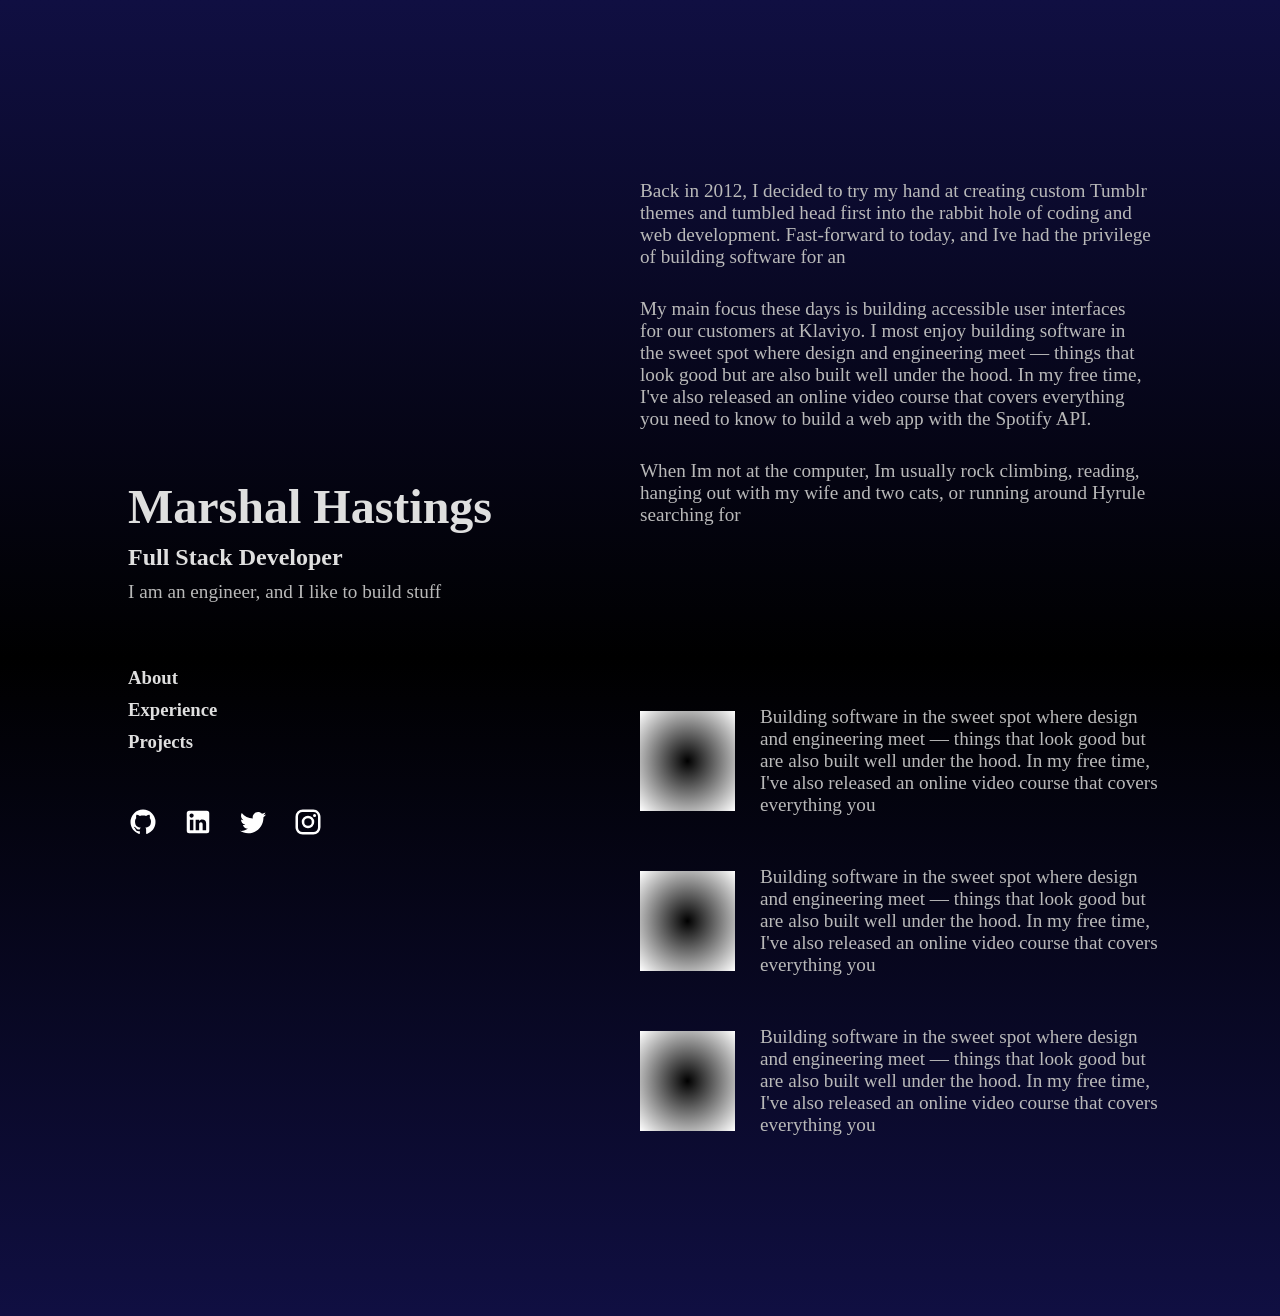
==== Trial 2 Portfolio/index.html @ b1b8ad04 "Just some fun with v2 Portfolio" ====
<!DOCTYPE html>
<html lang="en">
<head>
    <meta charset="UTF-8">
    <meta name="viewport" content="width=device-width, initial-scale=1.0">
    <title>My Portfolio</title>
    <link rel="stylesheet" href="style.css">
</head>
<body>
    <div id="leftSide">
        <div id="sideBar">
            <div id="intro">
                <h1>Marshal Hastings</h1>
                <h2>Full Stack Developer</h2>
                <p>I am an engineer, and I like to build stuff</p>
            </div>
            <div id="selectables">
                <h3>About</h3>
                <h3>Experience</h3>
                <h3>Projects</h3>
            </div>
            <div id="icons">
                <img src="./imgs/github.svg" alt="img">
                <img src="./imgs/linkedin.svg" alt="img">
                <img src="./imgs/twitter.svg" alt="img">
                <img src="./imgs/instagram.svg" alt="img">
            </div>
        </div>
    </div>
    <div id="rightSide">
        <div id="scrollBar">
            <div id="about">
                <p>Back in 2012, I decided to try my hand at creating custom Tumblr themes and tumbled head first into the rabbit hole of coding and web development. Fast-forward to today, and Ive had the privilege of building software for an</p>
                <p>My main focus these days is building accessible user interfaces for our customers at Klaviyo. I most enjoy building software in the sweet spot where design and engineering meet — things that look good but are also built well under the hood. In my free time, I've also released an online video course that covers everything you need to know to build a web app with the Spotify API.</p>
                <p>When Im not at the computer, Im usually rock climbing, reading, hanging out with my wife and two cats, or running around Hyrule searching for</p>
            </div>
            <div id="projects">
                <div class="projectField">
                    <div class="tempProject"></div>
                    <p>Building software in the sweet spot where design and engineering meet — things that look good but are also built well under the hood. In my free time, I've also released an online video course that covers everything you </p>
                </div>
                <div class="projectField">
                    <div class="tempProject"></div>
                    <p>Building software in the sweet spot where design and engineering meet — things that look good but are also built well under the hood. In my free time, I've also released an online video course that covers everything you </p>
                </div>
                <div class="projectField">
                    <div class="tempProject"></div>
                    <p>Building software in the sweet spot where design and engineering meet — things that look good but are also built well under the hood. In my free time, I've also released an online video course that covers everything you </p>
                </div>
            </div>
        </div>
    </div>
</body>
</html>
---- Trial 2 Portfolio/style.css ----
* {
    margin: 0;
    padding: 0;
    /* border: 1px solid black; */
    color: rgb(223, 223, 223);
}

h1 {
    font-size: 3rem;
}

p {
    font-size: 1.2rem;
    color: rgb(185, 185, 185);
}

img {
    filter: invert();
    width: 30px;
}

body {
    background-image: linear-gradient(rgb(16, 15, 66), rgb(0, 0, 0), rgb(16, 15, 66));
    min-height: 100vh;
    height: auto;
    width: 100vw;
    display: grid;
    grid-template: 1fr / 1fr 1fr;
}

#rightSide, #leftSide {
    display: flex;
    flex-flow: column;
    align-items: center;
    justify-content: center;
}

#sideBar {
    width: 30vw;
    display: flex;
    flex-flow: column;
    gap: 6vh;
}

#intro {
    display: flex;
    flex-flow: column;
    gap: 10px;
}

#selectables {
    margin-top: 10px;
    display: flex;
    flex-flow: column;
    gap: 10px;
}

#icons {
    display: flex;
    gap: 25px;
}

#rightSide {
    align-items: flex-start;
    margin-top: 20vh;
    margin-bottom: 20vh;
}

#scrollBar {
    display: flex;
    flex-flow: column;
    gap: 20vh;
}

#about {
    width: 40vw;
    display: flex;
    flex-flow: column;
    gap: 30px;  
}

#projects {
    display: flex;
    flex-flow: column;
    gap: 50px;
    margin-right: 120px;
}

.tempProject {
    width: 400px;
    height: 100px;
    background-image: radial-gradient(black, white);
}

.projectField {
    display: flex;
    gap: 25px;
    align-items: center;
}
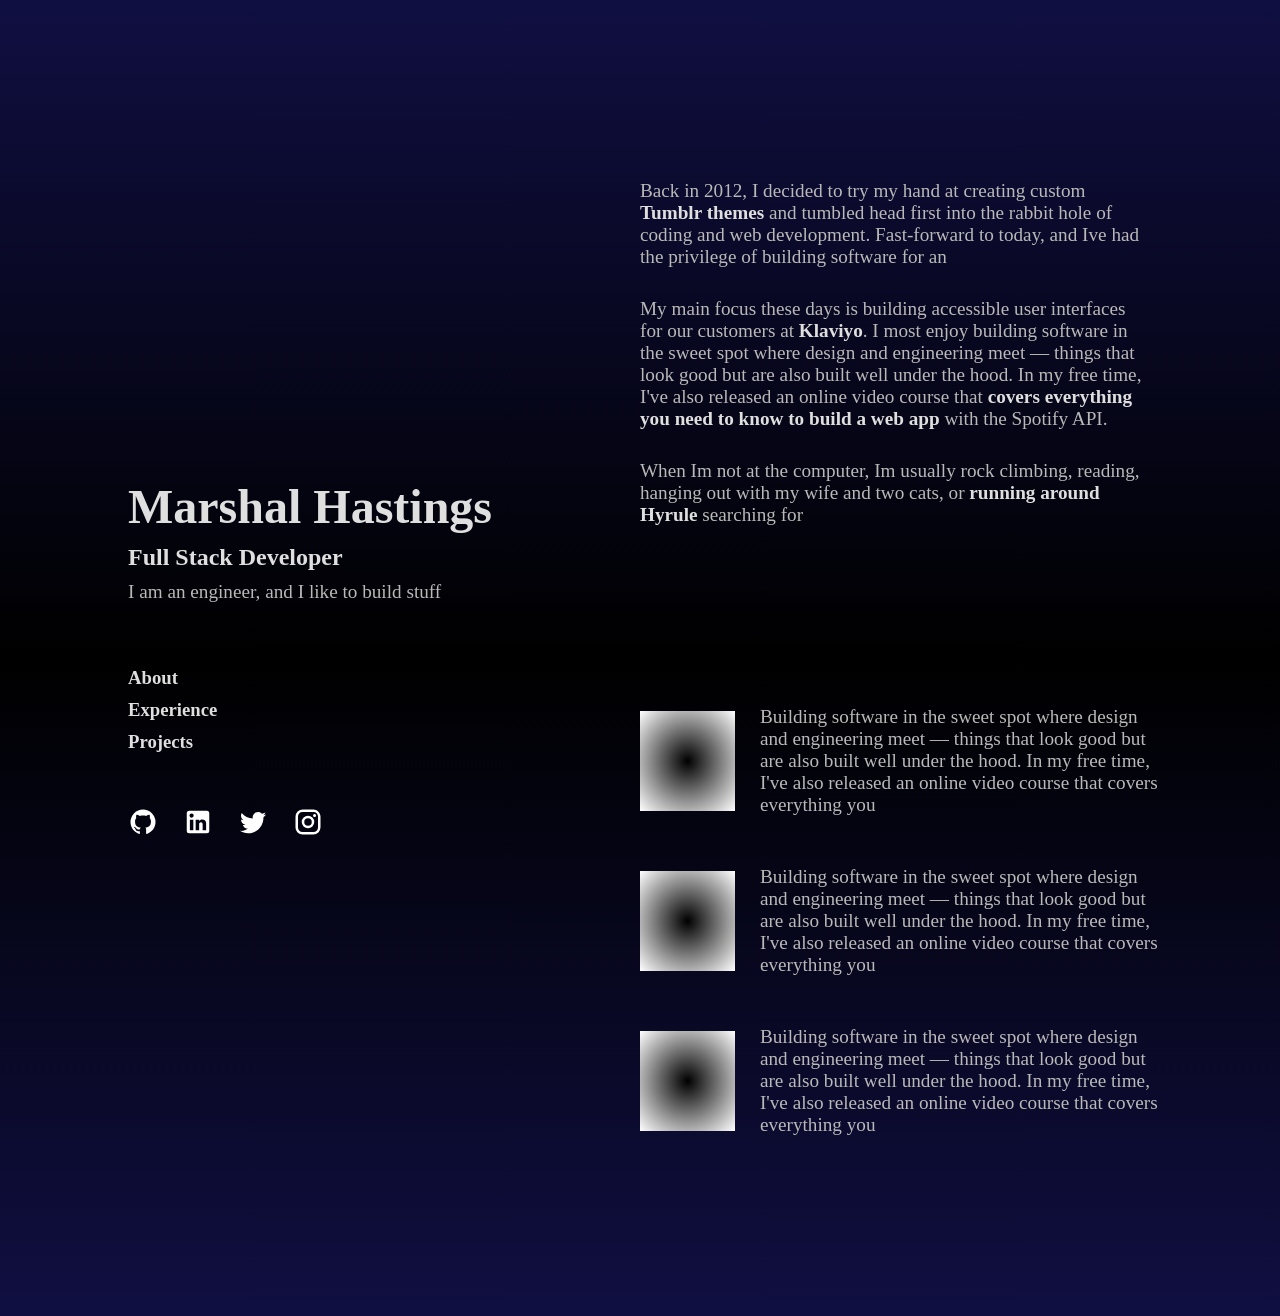
==== commit 38be851e: "Bolded some text, cursor:hover imgs and tempProjects" ====
--- a/Trial 2 Portfolio/index.html
+++ b/Trial 2 Portfolio/index.html
@@ -30,9 +30,9 @@
     <div id="rightSide">
         <div id="scrollBar">
             <div id="about">
-                <p>Back in 2012, I decided to try my hand at creating custom Tumblr themes and tumbled head first into the rabbit hole of coding and web development. Fast-forward to today, and Ive had the privilege of building software for an</p>
-                <p>My main focus these days is building accessible user interfaces for our customers at Klaviyo. I most enjoy building software in the sweet spot where design and engineering meet — things that look good but are also built well under the hood. In my free time, I've also released an online video course that covers everything you need to know to build a web app with the Spotify API.</p>
-                <p>When Im not at the computer, Im usually rock climbing, reading, hanging out with my wife and two cats, or running around Hyrule searching for</p>
+                <p>Back in 2012, I decided to try my hand at creating custom <strong>Tumblr themes</strong> and tumbled head first into the rabbit hole of coding and web development. Fast-forward to today, and Ive had the privilege of building software for an</p>
+                <p>My main focus these days is building accessible user interfaces for our customers at <strong>Klaviyo</strong>. I most enjoy building software in the sweet spot where design and engineering meet — things that look good but are also built well under the hood. In my free time, I've also released an online video course that <strong>covers everything you need to know to build a web app</strong> with the Spotify API.</p>
+                <p>When Im not at the computer, Im usually rock climbing, reading, hanging out with my wife and two cats, or <strong>running around Hyrule</strong> searching for</p>
             </div>
             <div id="projects">
                 <div class="projectField">
--- a/Trial 2 Portfolio/style.css
+++ b/Trial 2 Portfolio/style.css
@@ -17,6 +17,10 @@
 img {
     filter: invert();
     width: 30px;
+}
+img:hover {
+    cursor: pointer;
+    filter: invert(100%) brightness(80%) contrast(85%);
 }
 
 body {
@@ -91,6 +95,10 @@
     height: 100px;
     background-image: radial-gradient(black, white);
 }
+.tempProject:hover {
+    cursor: pointer;
+    filter: brightness(80%) contrast(85%);
+}
 
 .projectField {
     display: flex;
